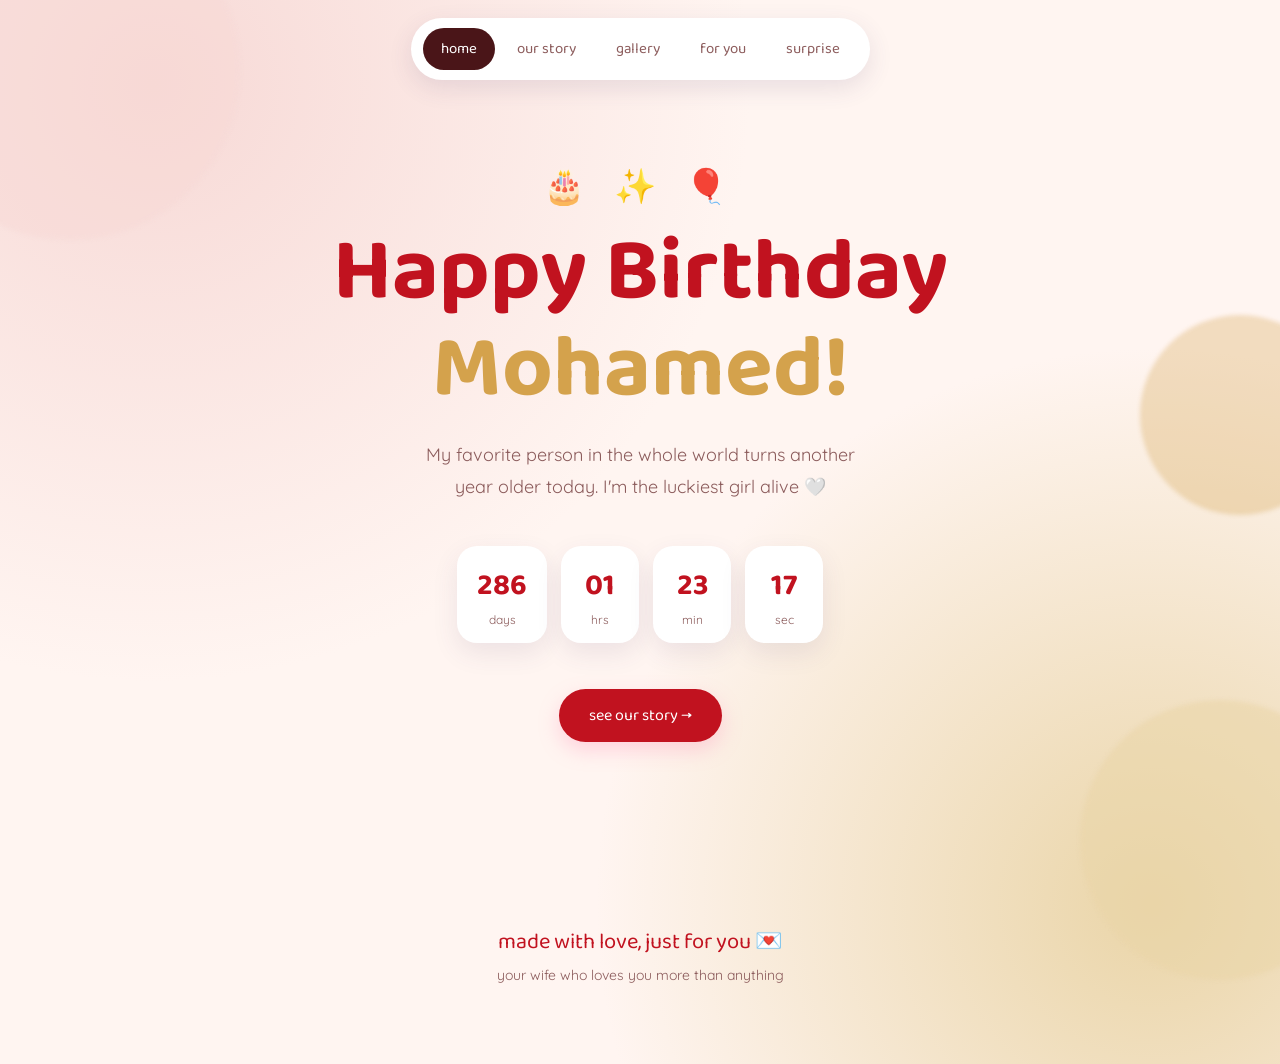
==== index.html @ 5949d9b3 "Add files via upload" ====
<!DOCTYPE html>
<html lang="en">
<head>
<meta charset="UTF-8">
<meta name="viewport" content="width=device-width, initial-scale=1.0">
<title>Happy Birthday Mohamed 🎈</title>
<link rel="stylesheet" href="style.css">
<style>
  .hero{
    min-height: 78vh;
    display:flex;
    flex-direction:column;
    align-items:center;
    justify-content:center;
    text-align:center;
    padding: 20px 10px 60px;
  }
  .sticker-row{ font-size: 34px; margin-bottom: 18px; letter-spacing: 10px; }
  .hero h1{ font-size: clamp(46px, 10vw, 88px); color: var(--red); line-height:1.1; }
  .hero h1 .accent{ color: var(--gold); }
  .hero .sub{ margin-top: 20px; font-size: 18px; color: var(--plum-soft); max-width: 440px; line-height:1.8; }
  .countdown{ margin-top: 42px; display:flex; gap: 14px; flex-wrap:wrap; justify-content:center; }
  .count-box{ background: var(--white); border-radius: 20px; padding: 16px 20px; min-width: 78px; box-shadow: 0 10px 26px rgba(75,58,107,0.1); }
  .count-box .num{ font-family:'Baloo 2', sans-serif; font-size: 30px; font-weight:700; color: var(--red); }
  .count-box .lbl{ font-size: 12px; color: var(--plum-soft); margin-top: 2px; }
  .explore-btn{ margin-top: 46px; }
</style>
</head>
<body>

<div class="blob" style="width:340px;height:340px;top:-100px;left:-100px;background:var(--blush);"></div>
<div class="blob" style="width:280px;height:280px;bottom:-80px;right:-80px;background:var(--gold-soft);"></div>
<div class="blob" style="width:200px;height:200px;top:35%;right:-60px;background:var(--gold);opacity:0.3;"></div>

<div class="nav-wrap">
  <nav>
    <a href="index.html" class="active">home</a>
    <a href="story.html">our story</a>
    <a href="gallery.html">gallery</a>
    <a href="love.html">for you</a>
    <a href="surprise.html">surprise</a>
  </nav>
</div>

<main>
  <section class="hero reveal">
    <div class="sticker-row">🎂 ✨ 🎈</div>
    <h1>Happy Birthday<br><span class="accent">Mohamed!</span></h1>
    <p class="sub">My favorite person in the whole world turns another year older today. I'm the luckiest girl alive 🤍</p>

    <div class="countdown" id="countdown">
      <div class="count-box"><div class="num" id="cd-days">--</div><div class="lbl">days</div></div>
      <div class="count-box"><div class="num" id="cd-hours">--</div><div class="lbl">hrs</div></div>
      <div class="count-box"><div class="num" id="cd-mins">--</div><div class="lbl">min</div></div>
      <div class="count-box"><div class="num" id="cd-secs">--</div><div class="lbl">sec</div></div>
    </div>

    <div class="explore-btn">
      <a href="story.html"><button class="pill-btn">see our story →</button></a>
    </div>
  </section>
</main>

<footer class="reveal">
  <div class="foot-display">made with love, just for you 💌</div>
  <div>your wife who loves you more than anything</div>
</footer>

<script>
  function nextBirthday(){
    const now = new Date();
    let year = now.getFullYear();
    let target = new Date(year, 8, 18, 0, 0, 0);
    if(target < now){ target = new Date(year + 1, 8, 18, 0, 0, 0); }
    return target;
  }
  function updateCountdown(){
    const diff = Math.max(0, nextBirthday() - new Date());
    document.getElementById('cd-days').textContent = Math.floor(diff / 86400000);
    document.getElementById('cd-hours').textContent = String(Math.floor(diff / 3600000) % 24).padStart(2,'0');
    document.getElementById('cd-mins').textContent = String(Math.floor(diff / 60000) % 60).padStart(2,'0');
    document.getElementById('cd-secs').textContent = String(Math.floor(diff / 1000) % 60).padStart(2,'0');
  }
  updateCountdown();
  setInterval(updateCountdown, 1000);

  /* fade-in on scroll */
  const revealEls = document.querySelectorAll('.reveal, .reveal-stagger');
  const io = new IntersectionObserver((entries)=>{
    entries.forEach(entry=>{
      if(entry.isIntersecting){
        entry.target.classList.add('visible');
        io.unobserve(entry.target);
      }
    });
  }, { threshold: 0.15 });
  revealEls.forEach(el => io.observe(el));
</script>

</body>
</html>
---- style.css ----
@import url('https://fonts.googleapis.com/css2?family=Baloo+2:wght@500;600;700;800&family=Quicksand:wght@400;500;600;700&display=swap');

:root{
  --cream: #FFF5F1;
  --blush: #F7D9D6;
  --blush-deep: #F0B8B8;
  --red: #C1121F;
  --red-deep: #7A0C13;
  --gold: #D4A24C;
  --gold-soft: #EAD5A8;
  --plum: #4A1518;
  --plum-soft: #8C5C5C;
  --white: #FFFFFF;

  /* legacy aliases so existing markup keeps working */
  --lavender: var(--blush);
  --lavender-deep: var(--blush-deep);
  --pink: var(--blush);
  --pink-deep: var(--red);
  --mint: var(--gold-soft);
  --yellow: var(--gold);
}

*{ margin:0; padding:0; box-sizing:border-box; }

html{ scroll-behavior:smooth; }

body{
  background:
    radial-gradient(circle at 12% 8%, var(--blush) 0%, transparent 40%),
    radial-gradient(circle at 90% 85%, var(--gold-soft) 0%, transparent 38%),
    var(--cream);
  color: var(--plum);
  font-family:'Quicksand', sans-serif;
  overflow-x:hidden;
  position:relative;
}

h1,h2,h3,.display{
  font-family:'Baloo 2', sans-serif;
}

a{ color:inherit; text-decoration:none; }

/* ---------- background blobs ---------- */
.blob{
  position:fixed;
  border-radius:50%;
  filter: blur(2px);
  z-index:-1;
  opacity:0.55;
}

/* ---------- nav ---------- */
.nav-wrap{
  position:sticky;
  top: 18px;
  display:flex;
  justify-content:center;
  z-index: 200;
  padding: 0 16px;
}
nav{
  background: var(--white);
  border-radius: 999px;
  padding: 10px 12px;
  display:flex;
  gap: 4px;
  box-shadow: 0 8px 24px rgba(75,58,107,0.12);
  flex-wrap:wrap;
  justify-content:center;
}
nav a{
  font-family:'Baloo 2', sans-serif;
  font-size: 15px;
  padding: 9px 18px;
  border-radius: 999px;
  color: var(--plum-soft);
  transition: background 0.2s ease, color 0.2s ease;
  white-space:nowrap;
}
nav a:hover{
  background: var(--pink);
  color: var(--plum);
}
nav a.active{
  background: var(--plum);
  color: var(--white);
}

main{
  max-width: 900px;
  margin: 0 auto;
  padding: 60px 24px 40px;
}

.page-title{
  text-align:center;
  font-size: clamp(38px, 7vw, 58px);
  color: var(--plum);
  margin-bottom: 10px;
}
.page-lede{
  text-align:center;
  max-width: 460px;
  margin: 0 auto 56px;
  color: var(--plum-soft);
  font-size: 16px;
  line-height:1.8;
}

.sticker{
  display:inline-block;
  font-size: 26px;
}

.pill-btn{
  font-family:'Baloo 2', sans-serif;
  font-size: 16px;
  background: var(--pink-deep);
  color: var(--white);
  border: none;
  padding: 14px 30px;
  border-radius: 999px;
  cursor:pointer;
  box-shadow: 0 8px 20px rgba(255,143,180,0.35);
  transition: transform 0.2s ease;
}
.pill-btn:hover{ transform: translateY(-2px) scale(1.02); }
.pill-btn:focus-visible{ outline: 3px solid var(--plum); outline-offset:3px; }

footer{
  text-align:center;
  padding: 60px 24px 80px;
  color: var(--plum-soft);
  font-size: 14px;
}
footer .foot-display{
  font-family:'Baloo 2', sans-serif;
  font-size: 22px;
  color: var(--red);
  margin-bottom: 6px;
}

/* ---------- scroll fade-in animation ---------- */
.reveal{
  opacity: 0;
  transform: translateY(32px);
  transition: opacity 0.8s ease, transform 0.8s ease;
}
.reveal.visible{
  opacity: 1;
  transform: translateY(0);
}
.reveal-stagger.visible > *{
  animation: staggerIn 0.6s ease forwards;
}
.reveal-stagger.visible > *:nth-child(1){ animation-delay: 0s; }
.reveal-stagger.visible > *:nth-child(2){ animation-delay: 0.12s; }
.reveal-stagger.visible > *:nth-child(3){ animation-delay: 0.24s; }
.reveal-stagger.visible > *:nth-child(4){ animation-delay: 0.36s; }
.reveal-stagger.visible > *:nth-child(5){ animation-delay: 0.48s; }
.reveal-stagger.visible > *:nth-child(6){ animation-delay: 0.6s; }
.reveal-stagger > *{ opacity: 0; }
@keyframes staggerIn{
  from{ opacity:0; transform: translateY(24px); }
  to{ opacity:1; transform: translateY(0); }
}

@media (prefers-reduced-motion: reduce){
  *{ animation: none !important; transition: none !important; }
}

@media (max-width: 600px){
  main{ padding-top: 40px; }
  nav{ gap:2px; padding: 8px 8px; }
  nav a{ padding: 8px 12px; font-size: 14px; }
}
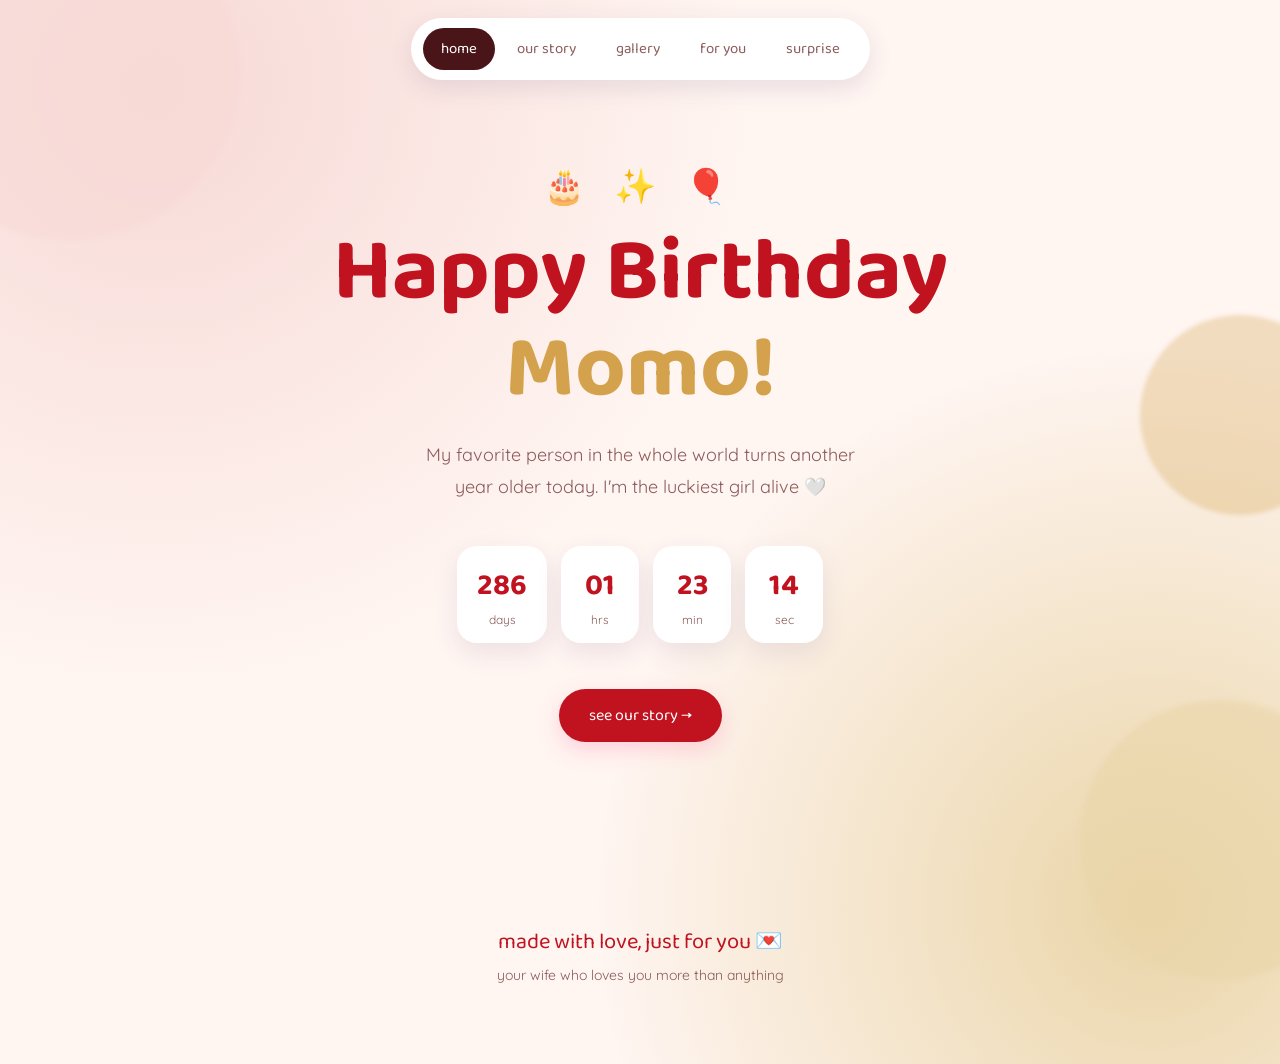
==== commit 42a88d48: "Update index.html" ====
--- a/index.html
+++ b/index.html
@@ -45,7 +45,7 @@
 <main>
   <section class="hero reveal">
     <div class="sticker-row">🎂 ✨ 🎈</div>
-    <h1>Happy Birthday<br><span class="accent">Mohamed!</span></h1>
+    <h1>Happy Birthday<br><span class="accent">Momo!</span></h1>
     <p class="sub">My favorite person in the whole world turns another year older today. I'm the luckiest girl alive 🤍</p>
 
     <div class="countdown" id="countdown">
@@ -98,4 +98,4 @@
 </script>
 
 </body>
-</html>+</html>
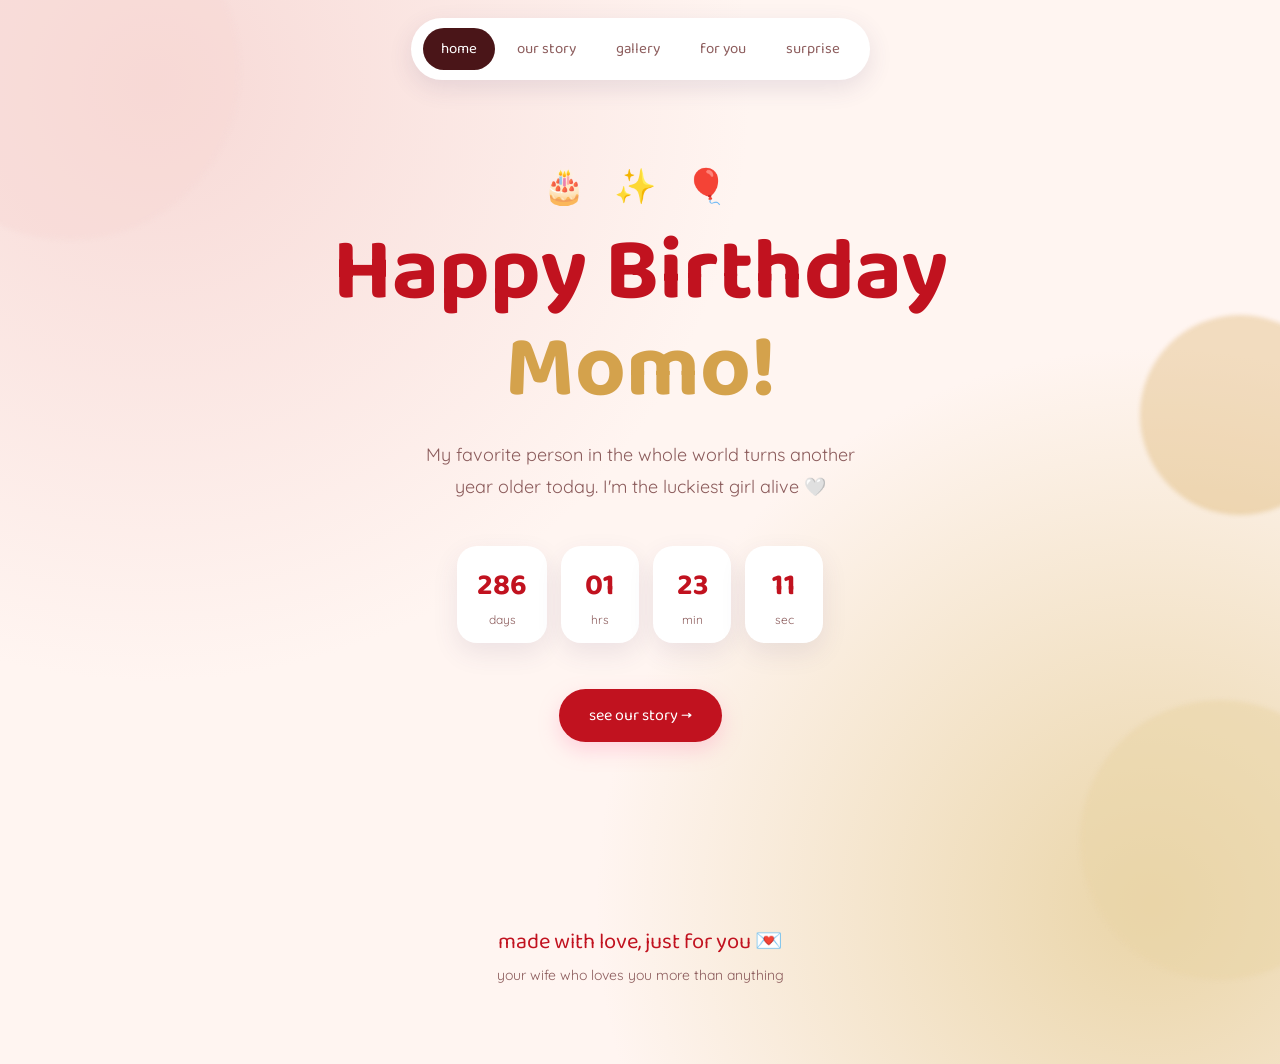
==== commit f83bf037: "Update index.html" ====
--- a/index.html
+++ b/index.html
@@ -6,6 +6,39 @@
 <title>Happy Birthday Mohamed 🎈</title>
 <link rel="stylesheet" href="style.css">
 <style>
+body:before {
+    content: "";
+    width: 100%;
+    height: 100%;
+    background: #fff url(https://i.ibb.co/CsnTgc77/Chat-GPT-Image-Sep-17-2026-07-57-18-PM.png);
+    position: fixed;
+    top: 0;
+    z-index: 99999999999999999 !important;
+    background-size: 250px !important;
+    background-repeat: no-repeat;
+    background-position: center !important;
+    animation-name: logobg;
+    animation-duration: 3s;
+    animation-fill-mode: forwards;
+    bottom: 0;
+    left: 0;
+    right: 0;
+}
+@keyframes logobg {
+    0% {
+        opacity: 1;
+        transform: scale(1);
+    }
+    75% {
+        opacity: 1;
+        transform: scale(1);
+    }
+
+    100% {
+        opacity: 0;
+        transform: scale(.1);
+    }
+}
   .hero{
     min-height: 78vh;
     display:flex;
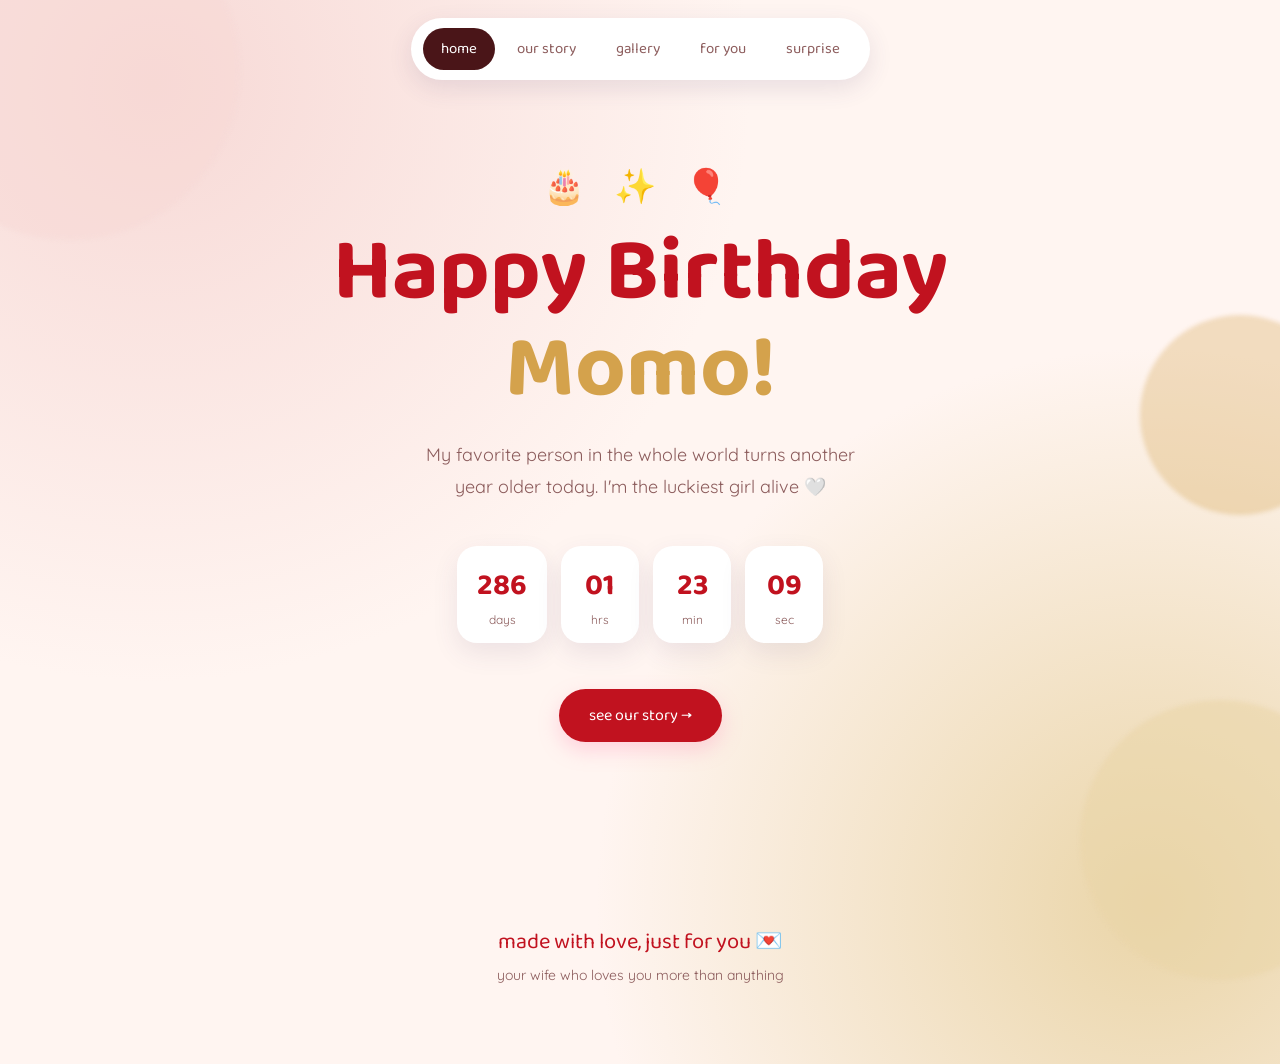
==== commit 08dd2190: "Update index.html" ====
--- a/index.html
+++ b/index.html
@@ -4,13 +4,14 @@
 <meta charset="UTF-8">
 <meta name="viewport" content="width=device-width, initial-scale=1.0">
 <title>Happy Birthday Mohamed 🎈</title>
+<link rel="icon" type="image/png" href="https://i.ibb.co/Q3JCG2hS/Chat-GPT-Image-Sep-17-2026-07-57-18-PM-removebg-preview.png">    
 <link rel="stylesheet" href="style.css">
 <style>
 body:before {
     content: "";
     width: 100%;
     height: 100%;
-    background: #fff url(https://i.ibb.co/CsnTgc77/Chat-GPT-Image-Sep-17-2026-07-57-18-PM.png);
+    background: #fff url(https://i.ibb.co/Q3JCG2hS/Chat-GPT-Image-Sep-17-2026-07-57-18-PM-removebg-preview.png);
     position: fixed;
     top: 0;
     z-index: 99999999999999999 !important;
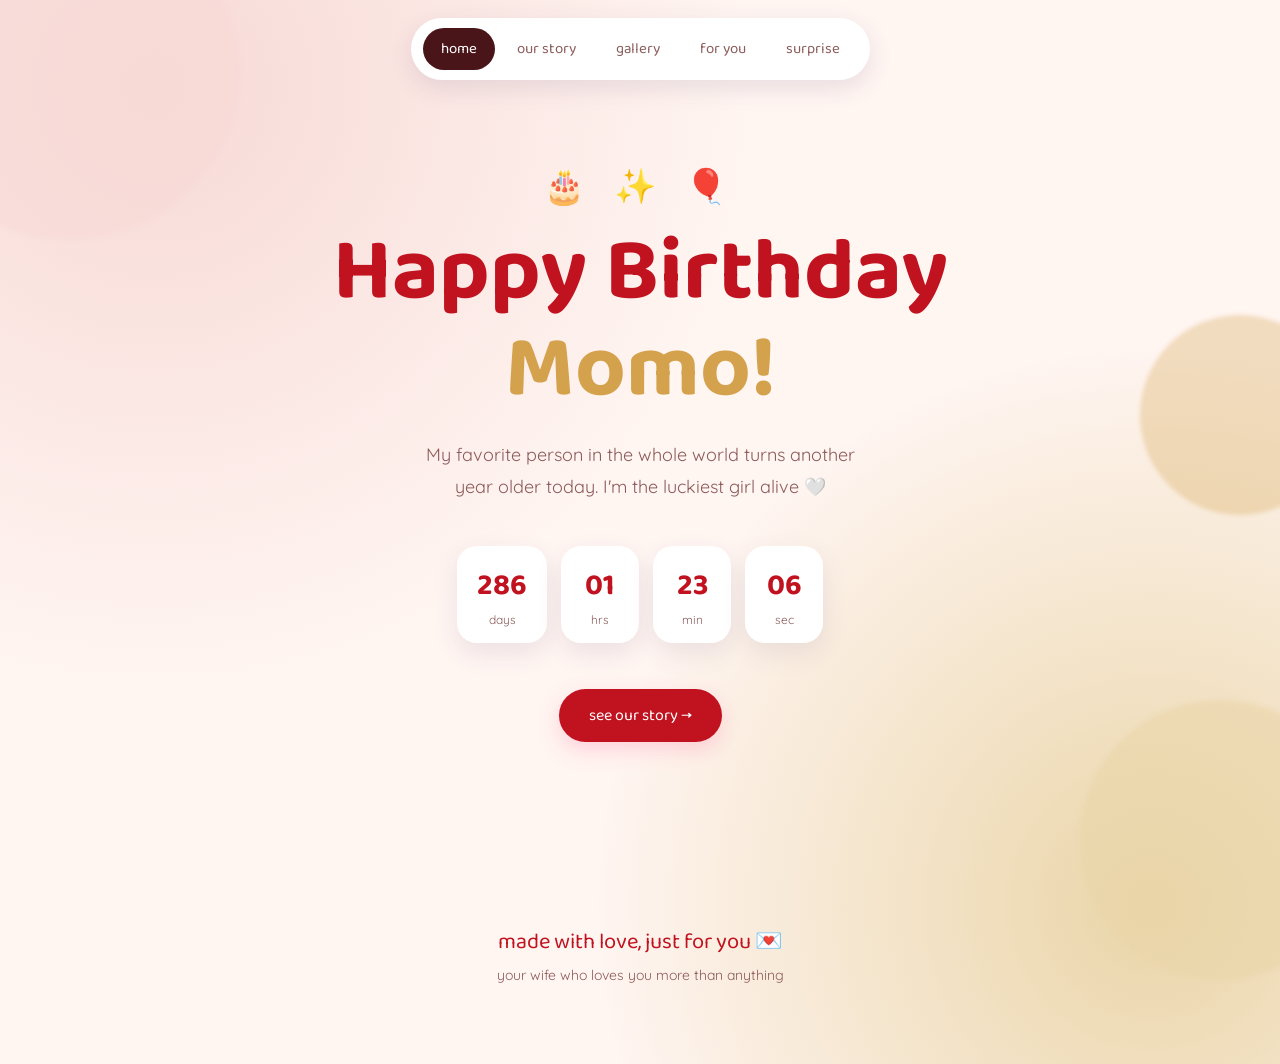
==== commit c8b2a0a4: "Update index.html" ====
--- a/index.html
+++ b/index.html
@@ -14,22 +14,85 @@
     background: #fff url(https://i.ibb.co/Q3JCG2hS/Chat-GPT-Image-Sep-17-2026-07-57-18-PM-removebg-preview.png);
     position: fixed;
     top: 0;
+    left: 0;
+    right: 0;
+    bottom: 0;
+
     z-index: 99999999999999999 !important;
+
     background-size: 250px !important;
     background-repeat: no-repeat;
     background-position: center !important;
-    animation-name: logobg;
-    animation-duration: 3s;
-    animation-fill-mode: forwards;
-    bottom: 0;
-    left: 0;
-    right: 0;
-}
+
+    animation: logobg 3s forwards;
+}
+
+
+/* Container القلوب */
+.heart-loader {
+    position: fixed;
+    inset: 0;
+    z-index: 99999999999999998 !important;
+    pointer-events: none;
+    overflow: hidden;
+}
+
+
+/* القلب */
+.loader-heart {
+    position: absolute;
+    left: 50%;
+    top: 50%;
+
+    color: #e91e63;
+    font-size: 20px;
+
+    opacity: 0;
+
+    animation: heartFloat 2.5s ease-out forwards;
+}
+
+
+/* حركة القلب */
+@keyframes heartFloat {
+
+    0% {
+        opacity: 0;
+        transform:
+            translate(-50%, -50%)
+            scale(0.3)
+            rotate(0deg);
+    }
+
+    15% {
+        opacity: 1;
+    }
+
+    50% {
+        opacity: 1;
+    }
+
+    100% {
+        opacity: 0;
+
+        transform:
+            translate(
+                calc(-50% + var(--x)),
+                calc(-50% + var(--y))
+            )
+            scale(var(--scale))
+            rotate(var(--rotate));
+    }
+}
+
+
+/* اللوجو */
 @keyframes logobg {
     0% {
         opacity: 1;
         transform: scale(1);
     }
+
     75% {
         opacity: 1;
         transform: scale(1);
@@ -129,6 +192,87 @@
     });
   }, { threshold: 0.15 });
   revealEls.forEach(el => io.observe(el));
+
+
+    document.addEventListener("DOMContentLoaded", function () {
+
+    const container = document.createElement("div");
+    container.className = "heart-loader";
+
+    document.body.appendChild(container);
+
+    const hearts = 35;
+
+    for (let i = 0; i < hearts; i++) {
+
+        const heart = document.createElement("span");
+
+        heart.className = "loader-heart";
+        heart.innerHTML = "♥";
+
+        // مكان خروج القلب حول اللوجو
+        const startX = (Math.random() - 0.5) * 180;
+        const startY = (Math.random() - 0.5) * 100;
+
+        // اتجاه الحركة
+        const moveX = (Math.random() - 0.5) * 500;
+        const moveY = -100 - Math.random() * 350;
+
+        // حجم عشوائي
+        const scale = 0.5 + Math.random() * 1.3;
+
+        // دوران عشوائي
+        const rotate = -40 + Math.random() * 80;
+
+        // لون عشوائي بسيط
+        const colors = [
+            "#e91e63",
+            "#ff4081",
+            "#f06292",
+            "#ec407a",
+            "#d81b60"
+        ];
+
+        heart.style.color =
+            colors[Math.floor(Math.random() * colors.length)];
+
+        heart.style.fontSize =
+            (12 + Math.random() * 18) + "px";
+
+        heart.style.setProperty(
+            "--x",
+            (moveX + startX) + "px"
+        );
+
+        heart.style.setProperty(
+            "--y",
+            (moveY + startY) + "px"
+        );
+
+        heart.style.setProperty(
+            "--scale",
+            scale
+        );
+
+        heart.style.setProperty(
+            "--rotate",
+            rotate + "deg"
+        );
+
+        // كل قلب يظهر في وقت مختلف
+        heart.style.animationDelay =
+            (Math.random() * 1.8) + "s";
+
+        container.appendChild(heart);
+    }
+
+
+    // إزالة الـ loader بعد انتهاء الأنيميشن
+    setTimeout(function () {
+        container.remove();
+    }, 4500);
+
+});
 </script>
 
 </body>
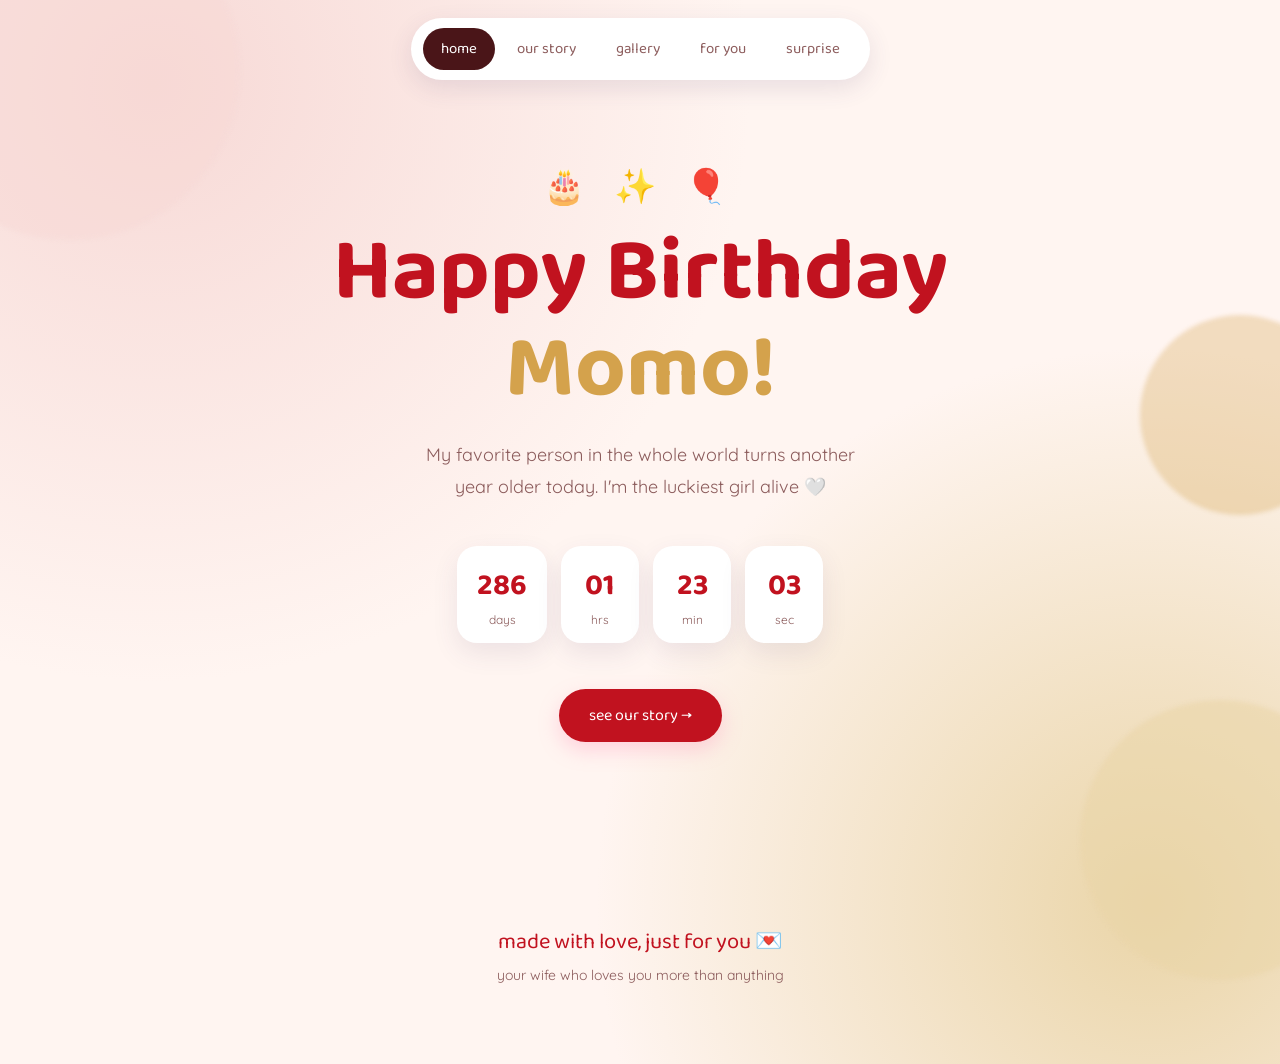
==== commit fd55b04e: "Update index.html" ====
--- a/index.html
+++ b/index.html
@@ -7,28 +7,6 @@
 <link rel="icon" type="image/png" href="https://i.ibb.co/Q3JCG2hS/Chat-GPT-Image-Sep-17-2026-07-57-18-PM-removebg-preview.png">    
 <link rel="stylesheet" href="style.css">
 <style>
-body:before {
-    content: "";
-    width: 100%;
-    height: 100%;
-    background: #fff url(https://i.ibb.co/Q3JCG2hS/Chat-GPT-Image-Sep-17-2026-07-57-18-PM-removebg-preview.png);
-    position: fixed;
-    top: 0;
-    left: 0;
-    right: 0;
-    bottom: 0;
-
-    z-index: 99999999999999999 !important;
-
-    background-size: 250px !important;
-    background-repeat: no-repeat;
-    background-position: center !important;
-
-    animation: logobg 3s forwards;
-}
-
-
-/* Container القلوب */
 .heart-loader {
     position: fixed;
     inset: 0;
@@ -37,57 +15,87 @@
     overflow: hidden;
 }
 
-
-/* القلب */
 .loader-heart {
     position: absolute;
+
     left: 50%;
-    top: 50%;
-
-    color: #e91e63;
-    font-size: 20px;
+    top: 57%;
+
+    color: #e6002d;
+    font-weight: normal;
 
     opacity: 0;
 
-    animation: heartFloat 2.5s ease-out forwards;
-}
-
-
-/* حركة القلب */
-@keyframes heartFloat {
+    filter: drop-shadow(0 2px 5px rgba(230, 0, 45, 0.18));
+
+    will-change: transform, opacity;
+
+    animation: smoothHeart 3.2s cubic-bezier(.22, .61, .36, 1) forwards;
+}
+
+
+/* حركة القلوب */
+@keyframes smoothHeart {
 
     0% {
         opacity: 0;
         transform:
-            translate(-50%, -50%)
-            scale(0.3)
+            translate3d(
+                calc(-50% + var(--start-x)),
+                calc(-50% + var(--start-y)),
+                0
+            )
+            scale(0.35)
             rotate(0deg);
     }
 
-    15% {
+    12% {
+        opacity: 0.95;
+    }
+
+    35% {
         opacity: 1;
     }
 
-    50% {
-        opacity: 1;
+    70% {
+        opacity: 0.8;
     }
 
     100% {
         opacity: 0;
 
         transform:
-            translate(
-                calc(-50% + var(--x)),
-                calc(-50% + var(--y))
+            translate3d(
+                calc(-50% + var(--end-x)),
+                calc(-50% + var(--end-y)),
+                0
             )
             scale(var(--scale))
             rotate(var(--rotate));
     }
 }
-
-
-/* اللوجو */
+body:before {
+    content: "";
+    width: 100%;
+    height: 100%;
+
+    background: #ffffff82 url(https://i.ibb.co/Q3JCG2hS/Chat-GPT-Image-Sep-17-2026-07-57-18-PM-removebg-preview.png);
+
+    position: fixed;
+    inset: 0;
+
+    z-index: 99999999999999999 !important;
+
+    background-size: 250px !important;
+    background-repeat: no-repeat;
+    background-position: center !important;
+
+    animation: logobg 3s cubic-bezier(.22, .61, .36, 1) forwards;
+}
+
+
 @keyframes logobg {
+
     0% {
         opacity: 1;
         transform: scale(1);
@@ -194,80 +202,75 @@
   revealEls.forEach(el => io.observe(el));
 
 
-    document.addEventListener("DOMContentLoaded", function () {
+document.addEventListener("DOMContentLoaded", function () {
 
     const container = document.createElement("div");
     container.className = "heart-loader";
 
     document.body.appendChild(container);
 
-    const hearts = 35;
-
-    for (let i = 0; i < hearts; i++) {
+    const heartCount = 24;
+
+    for (let i = 0; i < heartCount; i++) {
 
         const heart = document.createElement("span");
 
         heart.className = "loader-heart";
         heart.innerHTML = "♥";
 
-        // مكان خروج القلب حول اللوجو
-        const startX = (Math.random() - 0.5) * 180;
-        const startY = (Math.random() - 0.5) * 100;
-
-        // اتجاه الحركة
-        const moveX = (Math.random() - 0.5) * 500;
-        const moveY = -100 - Math.random() * 350;
-
-        // حجم عشوائي
-        const scale = 0.5 + Math.random() * 1.3;
-
-        // دوران عشوائي
-        const rotate = -40 + Math.random() * 80;
-
-        // لون عشوائي بسيط
-        const colors = [
-            "#e91e63",
-            "#ff4081",
-            "#f06292",
-            "#ec407a",
-            "#d81b60"
-        ];
-
-        heart.style.color =
-            colors[Math.floor(Math.random() * colors.length)];
-
-        heart.style.fontSize =
-            (12 + Math.random() * 18) + "px";
-
-        heart.style.setProperty(
-            "--x",
-            (moveX + startX) + "px"
-        );
-
-        heart.style.setProperty(
-            "--y",
-            (moveY + startY) + "px"
-        );
-
-        heart.style.setProperty(
-            "--scale",
-            scale
-        );
-
-        heart.style.setProperty(
-            "--rotate",
-            rotate + "deg"
-        );
-
-        // كل قلب يظهر في وقت مختلف
+        /*
+         * بداية القلوب:
+         * قريبة من الصورة وليس من الشاشة كلها
+         */
+        const startX = (Math.random() - 0.5) * 130;
+        const startY = (Math.random() - 0.5) * 55;
+
+        /*
+         * اتجاه الحركة
+         * معظم القلوب تطلع لفوق
+         */
+        const endX = (Math.random() - 0.5) * 330;
+        const endY = -(160 + Math.random() * 230);
+
+        /*
+         * أحجام مختلفة لكن مش ضخمة
+         */
+        const scale = 0.75 + Math.random() * 0.8;
+
+        /*
+         * دوران بسيط
+         */
+        const rotate = -20 + Math.random() * 40;
+
+        /*
+         * حجم القلب
+         */
+        const size = 13 + Math.random() * 13;
+
+        heart.style.fontSize = size + "px";
+
+        heart.style.setProperty("--start-x", startX + "px");
+        heart.style.setProperty("--start-y", startY + "px");
+
+        heart.style.setProperty("--end-x", endX + "px");
+        heart.style.setProperty("--end-y", endY + "px");
+
+        heart.style.setProperty("--scale", scale);
+        heart.style.setProperty("--rotate", rotate + "deg");
+
+        /*
+         * ظهور القلوب تدريجيًا
+         */
         heart.style.animationDelay =
-            (Math.random() * 1.8) + "s";
+            (i * 0.07 + Math.random() * 0.4) + "s";
 
         container.appendChild(heart);
     }
 
 
-    // إزالة الـ loader بعد انتهاء الأنيميشن
+    /*
+     * حذف القلوب بعد انتهاء الأنيميشن
+     */
     setTimeout(function () {
         container.remove();
     }, 4500);
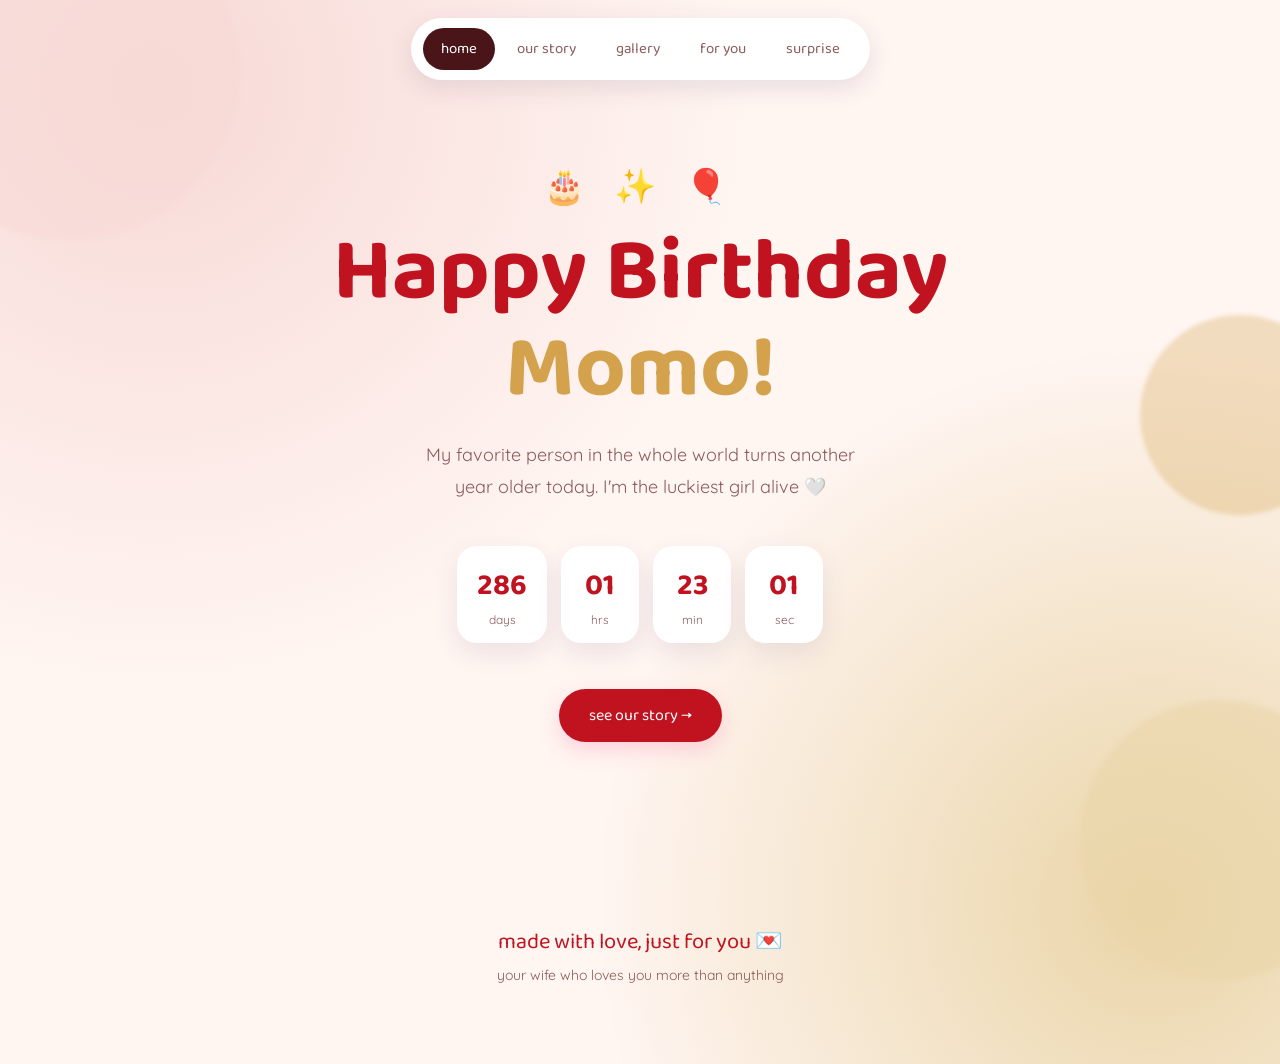
==== commit ceea0d14: "Update index.html" ====
--- a/index.html
+++ b/index.html
@@ -3,7 +3,7 @@
 <head>
 <meta charset="UTF-8">
 <meta name="viewport" content="width=device-width, initial-scale=1.0">
-<title>Happy Birthday Mohamed 🎈</title>
+<title>Happy Birthday Momo 🎈</title>
 <link rel="icon" type="image/png" href="https://i.ibb.co/Q3JCG2hS/Chat-GPT-Image-Sep-17-2026-07-57-18-PM-removebg-preview.png">    
 <link rel="stylesheet" href="style.css">
 <style>
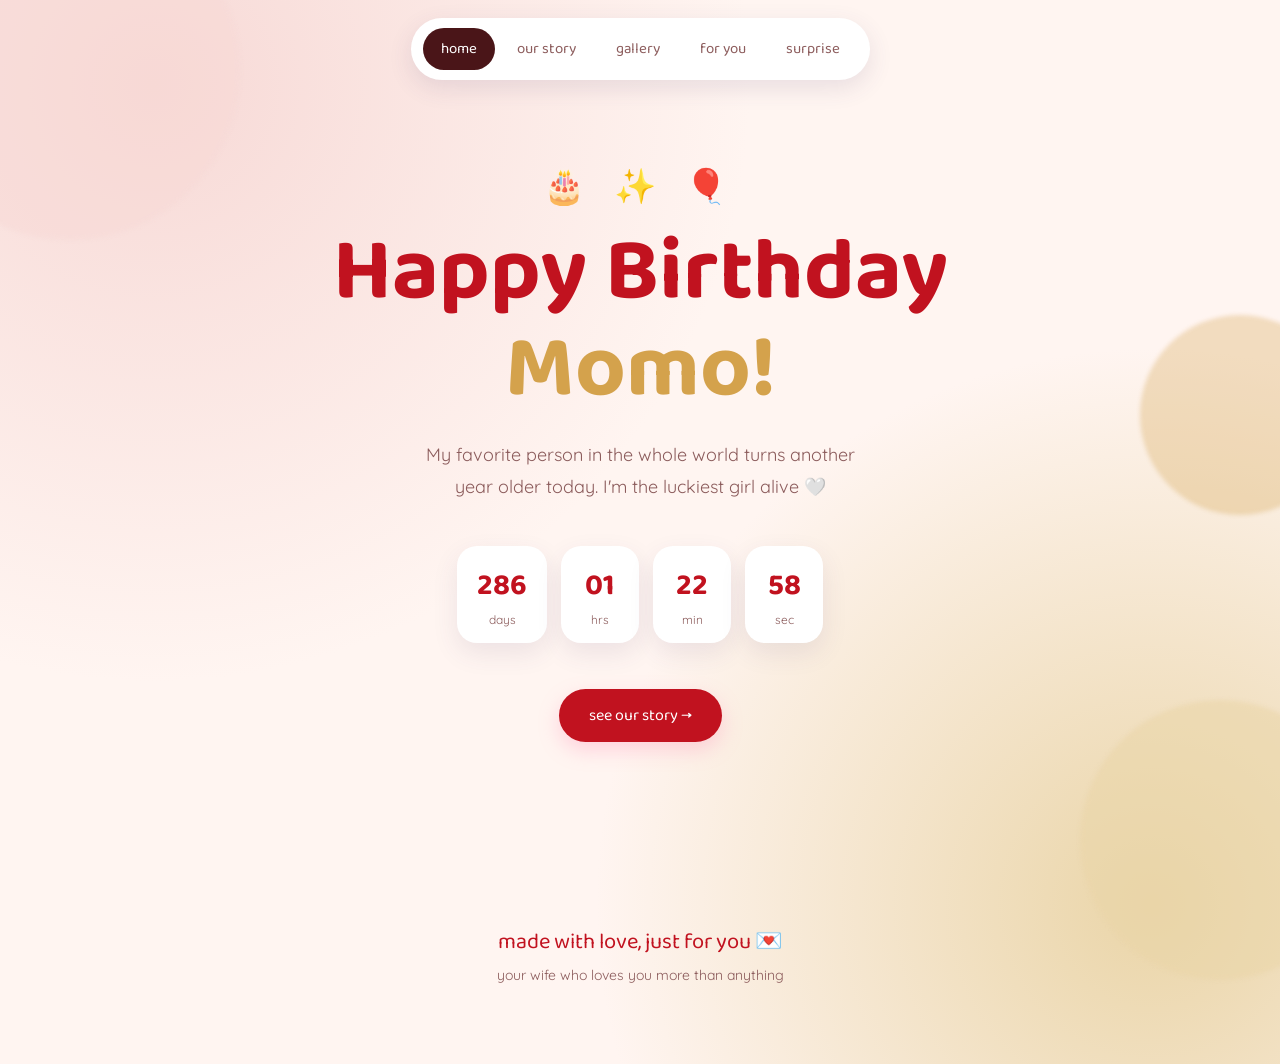
==== commit 21ca1133: "Update index.html" ====
--- a/index.html
+++ b/index.html
@@ -80,6 +80,7 @@
     height: 100%;
 
     background: #ffffff82 url(https://i.ibb.co/Q3JCG2hS/Chat-GPT-Image-Sep-17-2026-07-57-18-PM-removebg-preview.png);
+    backdrop-filter: blur(60px);
 
     position: fixed;
     inset: 0;
